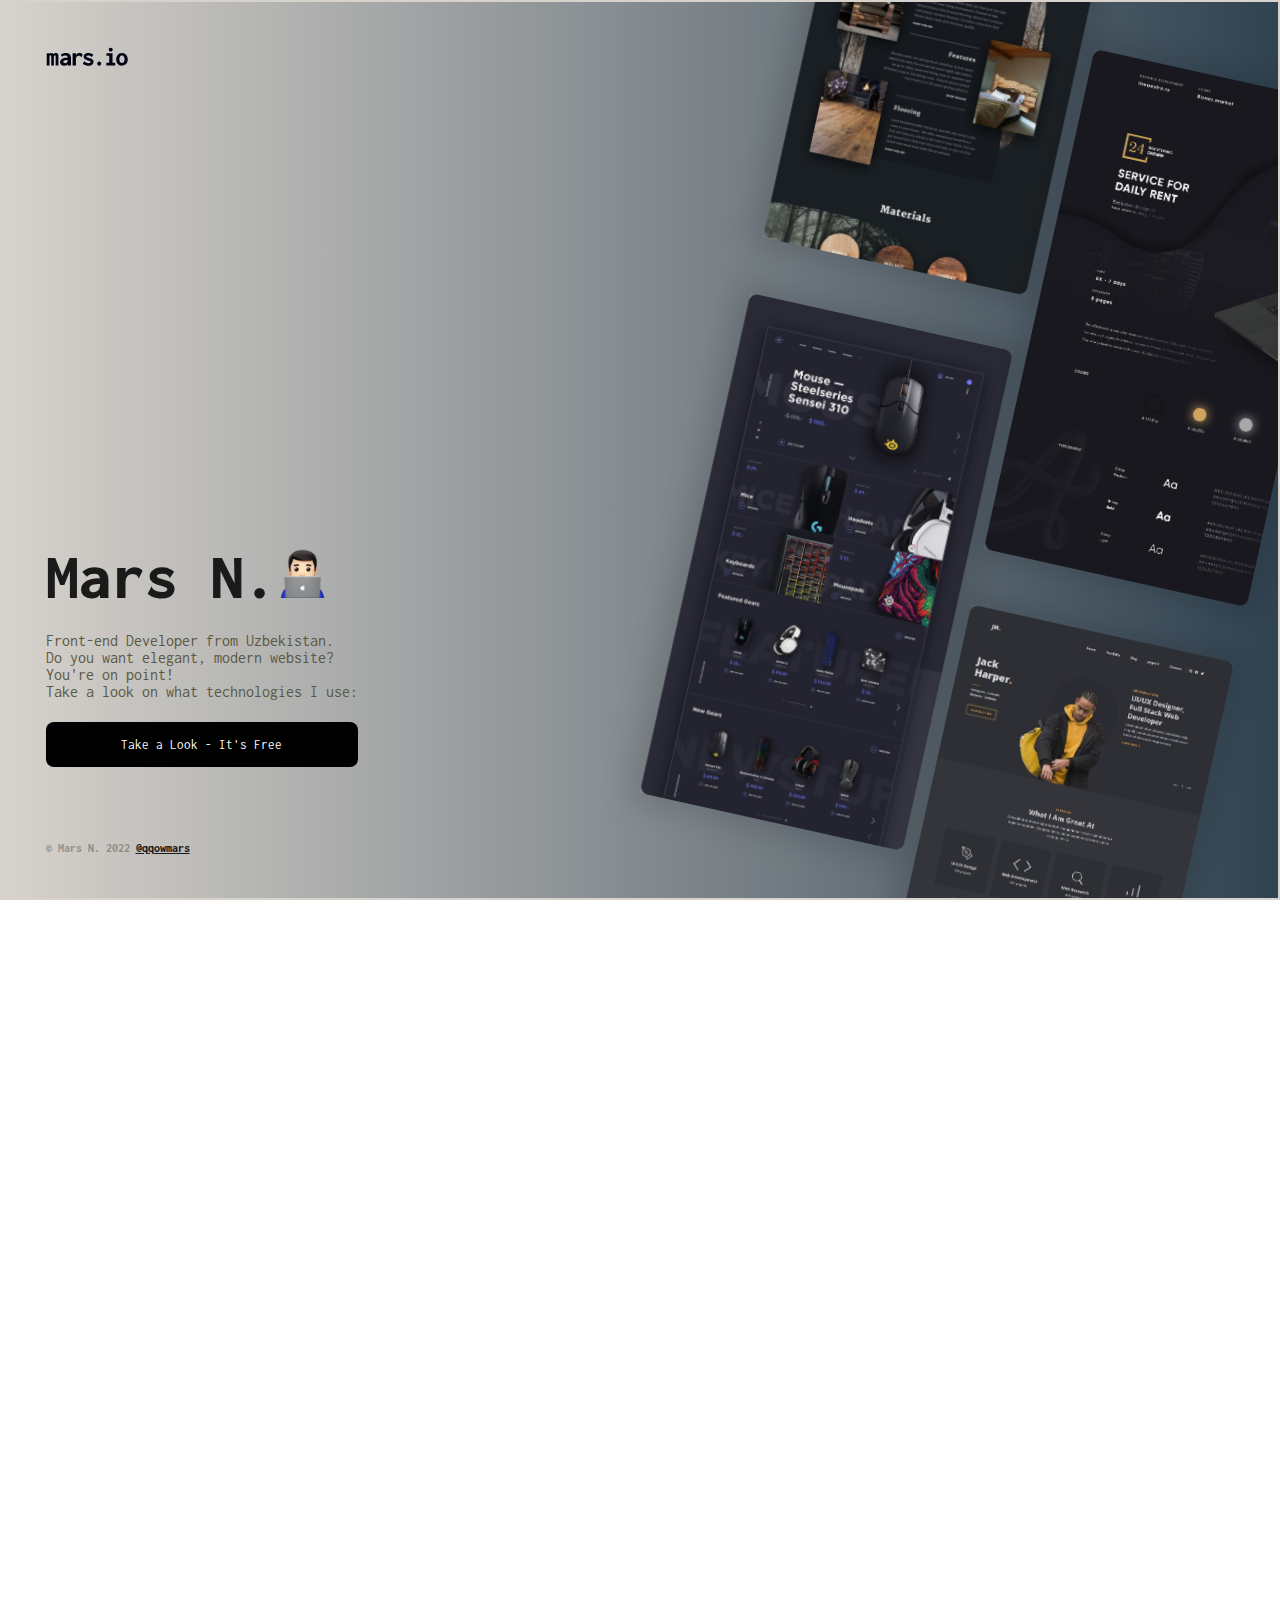
==== index.html @ e50cd524 "First commit" ====
<!DOCTYPE html>
<html lang="en">
  <head>
    <meta charset="UTF-8" />

    <meta
      name="description"
      content="Front-end developer based in Uzbekistan. Makes Wordpress, Webflow websites, and design"
    />
    <meta http-equiv="X-UA-Compatible" content="IE=edge" />
    <meta
      name="keywords"
      content="Mars, mars, qqowmars, Qqowmars, web-design, web design, web development"
    />
    <meta name="author" content="Mars N." />
    <meta name="viewport" content="width=device-width, initial-scale=1.0" />
    <meta name="”robots”" content="index, nofollow" />

    <title>Mars N. - Front-end Developer</title>

    <link rel="icon" href="./img/favicon.jpg" />
    <link rel="stylesheet" href="libs/swiper/swiper-bundle.min.css" />
    <link rel="stylesheet" href="css/main.css" />

    <script src="libs/swiper/swiper-bundle.min.js" defer></script>
    <script src="libs/swiper/bindSwipers.js" defer></script>
    <script src="js/app.js" defer></script>
  </head>
  <body>
    <div class="main-wrapper">
      <img class="main-logo" src="./img/logo.svg" alt="" />
      <div class="main-content">
        <h1 class="content-title">
          Mars N.<span
            ><img src="./img/prog-emoji.png" style="width: 50px; height: 50px"
          /></span>
        </h1>
        <p class="content-text">
          Front-end Developer from Uzbekistan.<br />
          Do you want elegant, modern website? <br />You're on point!<br />Take
          a look on what technologies I use:
        </p>
        <a href="#" class="content-btn">Take a Look - It's Free </a>
      </div>
      <h6 class="copyright">
        © Mars N. 2022
        <a
          target="_blank"
          href="https://instagram.com/qqowmars"
          class="footer-link"
          >@qqowmars</a
        >
      </h6>
      <div class="main-sliders">
        <div class="swiper slider slider1">
          <div class="swiper-wrapper slider__wrapper">
            <div class="swiper-slide slider__item">
              <div
                class="slider__img"
                style="background-image: url(img/1.jpg)"
              ></div>
            </div>
            <div class="swiper-slide slider__item">
              <div
                class="slider__img"
                style="background-image: url(img/2.jpg)"
              ></div>
            </div>
            <div class="swiper-slide slider__item">
              <div
                class="slider__img"
                style="background-image: url(img/3.jpg)"
              ></div>
            </div>
            <div class="swiper-slide slider__item">
              <div
                class="slider__img"
                style="background-image: url(img/4.jpg)"
              ></div>
            </div>
            <div class="swiper-slide slider__item">
              <div
                class="slider__img"
                style="background-image: url(img/5.jpg)"
              ></div>
            </div>
            <div class="swiper-slide slider__item">
              <div
                class="slider__img"
                style="background-image: url(img/6.jpg)"
              ></div>
            </div>
          </div>
        </div>
        <div class="swiper slider slider2">
          <div class="swiper-wrapper slider__wrapper">
            <div class="swiper-slide slider__item">
              <div
                class="slider__img"
                style="background-image: url(img/7.jpg)"
              ></div>
            </div>
            <div class="swiper-slide slider__item">
              <div
                class="slider__img"
                style="background-image: url(img/8.jpg)"
              ></div>
            </div>
            <div class="swiper-slide slider__item">
              <div
                class="slider__img"
                style="background-image: url(img/9.jpg)"
              ></div>
            </div>
            <div class="swiper-slide slider__item">
              <div
                class="slider__img"
                style="background-image: url(img/10.jpg)"
              ></div>
            </div>
            <div class="swiper-slide slider__item">
              <div
                class="slider__img"
                style="background-image: url(img/11.jpg)"
              ></div>
            </div>
            <div class="swiper-slide slider__item">
              <div
                class="slider__img"
                style="background-image: url(img/12.jpg)"
              ></div>
            </div>
          </div>
        </div>
      </div>
    </div>
    <!-- special credits to WebDesign Master <3 -->
  </body>
</html>
---- css/main.css ----
/* fonts */
/* inconsolata-regular - latin */
@font-face {
  font-family: "Inconsolata";
  font-style: normal;
  font-weight: 400;
  src: local(""),
    url("../libs/fonts/inconsolata-v31-latin-regular.woff2") format("woff2");
}
/* inconsolata-800 - latin */
@font-face {
  font-family: "Inconsolata";
  font-style: normal;
  font-weight: 800;
  src: local(""),
    url("../libs/fonts/inconsolata-v31-latin-800.woff2") format("woff2");
}
* {
  margin: 0;
  padding: 0;
  box-sizing: border-box;
}
:root {
  --index: calc(1vw + 1vh);
  --transition: 1.25s cubic-bezier(0.2, 0.6, 0, 1);
}
html,
body {
  height: 100%;
  overflow: hidden;
  font-family: Inconsolata, sans-serif;
  border: 1px solid #d7d2cc;
}
.main-wrapper {
  position: relative;
  height: 100%;
  display: flex;
  justify-content: space-between;

  background: #304352; /* fallback for old browsers */
  background: -webkit-linear-gradient(
    to right,
    #d7d2cc,
    #304352
  ); /* Chrome 10-25, Safari 5.1-6 */
  background: linear-gradient(
    to right,
    #d7d2cc,
    #304352
  ); /* W3C, IE 10+/ Edge, Firefox 16+, Chrome 26+, Opera 12+, Safari 7+ */
}
.main-logo {
  position: absolute;
  width: calc(var(--index) * 5);
  height: calc(var(--index) * 5);
  left: calc(var(--index) * 2);
  top: 0;
}
.main-content {
  display: flex;
  flex-direction: column;
  justify-content: flex-end;
  align-items: left;
  padding-bottom: calc(var(--index) * 6);
  padding-left: calc(var(--index) * 2);
}
.content-title {
  /* font-size: clamp(2rem, 10vw, 10rem); */
  font-size: calc(var(--index) * 3);
  color: #1a1a1a;
  font-weight: 700;

  margin-bottom: var(--index);
}
.content-text {
  /* font-size: clamp(0.5rem, 3vw, 1.5rem); */
  color: #585843;

  max-width: 40rem;
  font-size: calc(var(--index) * 0.75);
  margin-bottom: var(--index);
}
.content-btn {
  max-width: 20rem;
  border-radius: 8px;
  padding: calc(var(--index) * 0.75) calc(var(--index) * 0.9);

  font-size: calc(var(--index) * 0.6);
  text-align: center;

  background-color: #000;
  color: #fff;
  text-decoration: none;
}
.main-sliders {
  display: flex;
  gap: var(--index);
  height: 100%;
}
.slider {
  transform: rotate(12.5deg);
  overflow: visible;
}
.slider:nth-child(odd) {
  transform: rotate(192.5deg);
}
.slider .slider__wrapper {
  transition: var(--transition) !important;
  will-change: transform;
}
.slider__item {
  width: 21vw;
  margin-bottom: calc(var(--index) * 2.6);
  cursor: pointer;
  transition: transform var(--transition);
  will-change: transform;
  box-shadow: rgb(0 0 0 / 0.15) 0 0 30px 10px;
}
.slider__item:hover {
  transform: scale(1.04);
}
.slider__img {
  width: 100%;
  height: 100%;
  background-size: cover;
  border-radius: 8px;
}
.slider:nth-child(odd) .slider__img {
  transform: rotate(-180deg);
}
.copyright {
  position: absolute;
  left: calc(var(--index) * 2);
  bottom: calc(var(--index) * 2);

  font-size: 0.75rem;
  color: rgba(0, 0, 0, 0.3);
}
.footer-link {
  color: #1a1a1a;
}
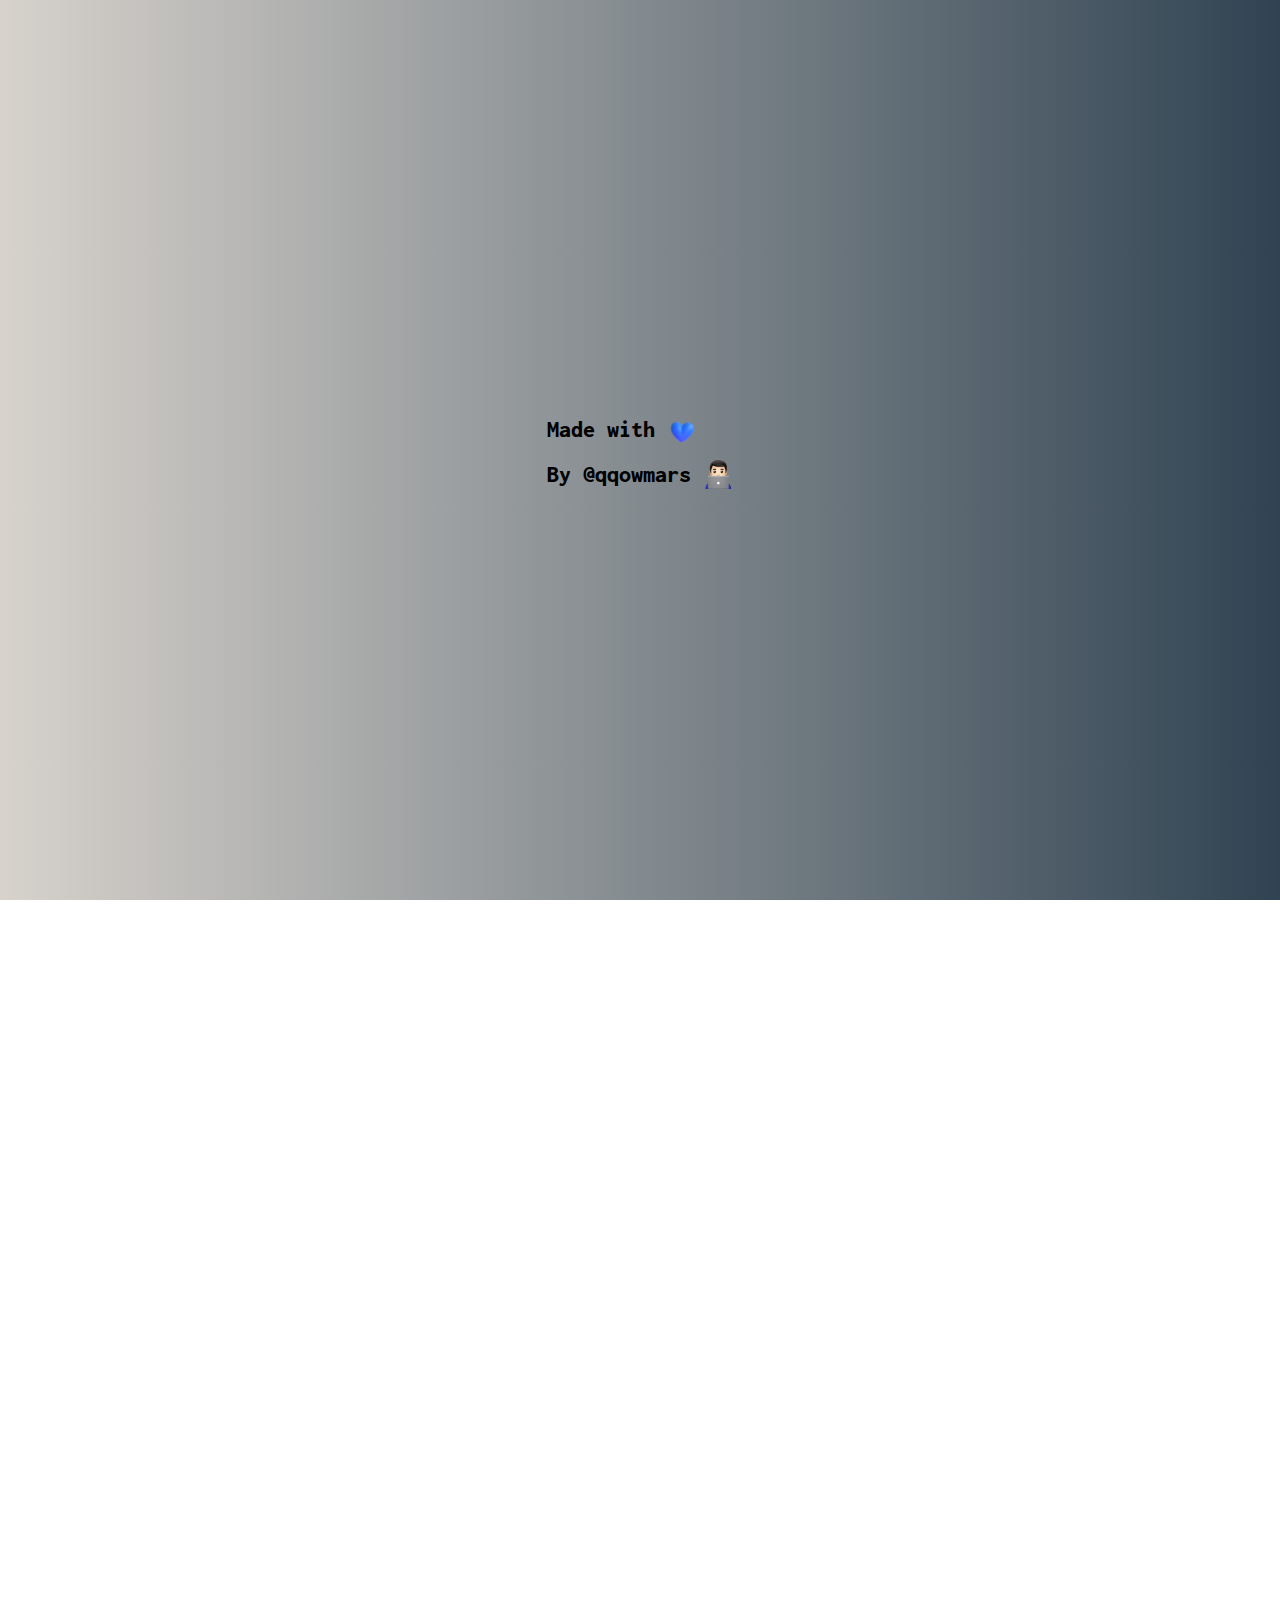
==== commit 40a63e20: "made custom cursor on hover on button" ====
--- a/index.html
+++ b/index.html
@@ -24,11 +24,14 @@
 
     <script src="libs/swiper/swiper-bundle.min.js" defer></script>
     <script src="libs/swiper/bindSwipers.js" defer></script>
+    <script src="libs/jquery/jquery-3.6.0.min.js" defer></script>
     <script src="js/app.js" defer></script>
   </head>
   <body>
     <div class="main-wrapper">
-      <img class="main-logo" src="./img/logo.svg" alt="" />
+      <a href="#" class="main-logo"
+        ><img class="logo-img" src="./img/logo.svg" alt=""
+      /></a>
       <div class="main-content">
         <h1 class="content-title">
           Mars N.<span
@@ -134,6 +137,23 @@
         </div>
       </div>
     </div>
+    <div class="loader-wrapper">
+      <div class="loader">
+        <h2 class="loader-text-1">
+          Made with
+          <span class="loading-content">
+            <img class="blue-heart" src="./img/blue-heart-emoji-2.png" />
+          </span>
+        </h2>
+        <br />
+        <h2 class="loader-text-1">
+          By @qqowmars
+          <span class="loading-content">
+            <img class="man" src="./img/prog-emoji.png" />
+          </span>
+        </h2>
+      </div>
+    </div>
     <!-- special credits to WebDesign Master <3 -->
   </body>
 </html>
--- a/css/main.css
+++ b/css/main.css
@@ -37,24 +37,18 @@
   display: flex;
   justify-content: space-between;
 
-  background: #304352; /* fallback for old browsers */
-  background: -webkit-linear-gradient(
-    to right,
-    #d7d2cc,
-    #304352
-  ); /* Chrome 10-25, Safari 5.1-6 */
-  background: linear-gradient(
-    to right,
-    #d7d2cc,
-    #304352
-  ); /* W3C, IE 10+/ Edge, Firefox 16+, Chrome 26+, Opera 12+, Safari 7+ */
+  background: #304352;
+  background: -webkit-linear-gradient(to right, #d7d2cc, #304352);
+  background: linear-gradient(to right, #d7d2cc, #304352);
 }
 .main-logo {
   position: absolute;
+  left: calc(var(--index) * 2);
+  top: 0;
+}
+.logo-img {
   width: calc(var(--index) * 5);
   height: calc(var(--index) * 5);
-  left: calc(var(--index) * 2);
-  top: 0;
 }
 .main-content {
   display: flex;
@@ -87,6 +81,8 @@
 
   font-size: calc(var(--index) * 0.6);
   text-align: center;
+  cursor: url(../img/eyes-emoji.png), auto;
+  transition: var(--transition);
 
   background-color: #000;
   color: #fff;
@@ -139,3 +135,31 @@
 .footer-link {
   color: #1a1a1a;
 }
+
+/* Hover states */
+.content-btn:hover {
+  background-color: #1a1a1a;
+  transition: var(--transition);
+}
+
+/* Preloader */
+.loader-wrapper {
+  width: 100%;
+  height: 100%;
+  position: absolute;
+  top: 0;
+  left: 0;
+  z-index: 1000;
+  background: #304352;
+  background: -webkit-linear-gradient(to right, #d7d2cc, #304352);
+  background: linear-gradient(to right, #d7d2cc, #304352);
+  display: flex;
+  justify-content: center;
+  align-items: center;
+}
+.blue-heart,
+.man {
+  width: 30px;
+  height: 30px;
+  margin-bottom: -7px;
+}
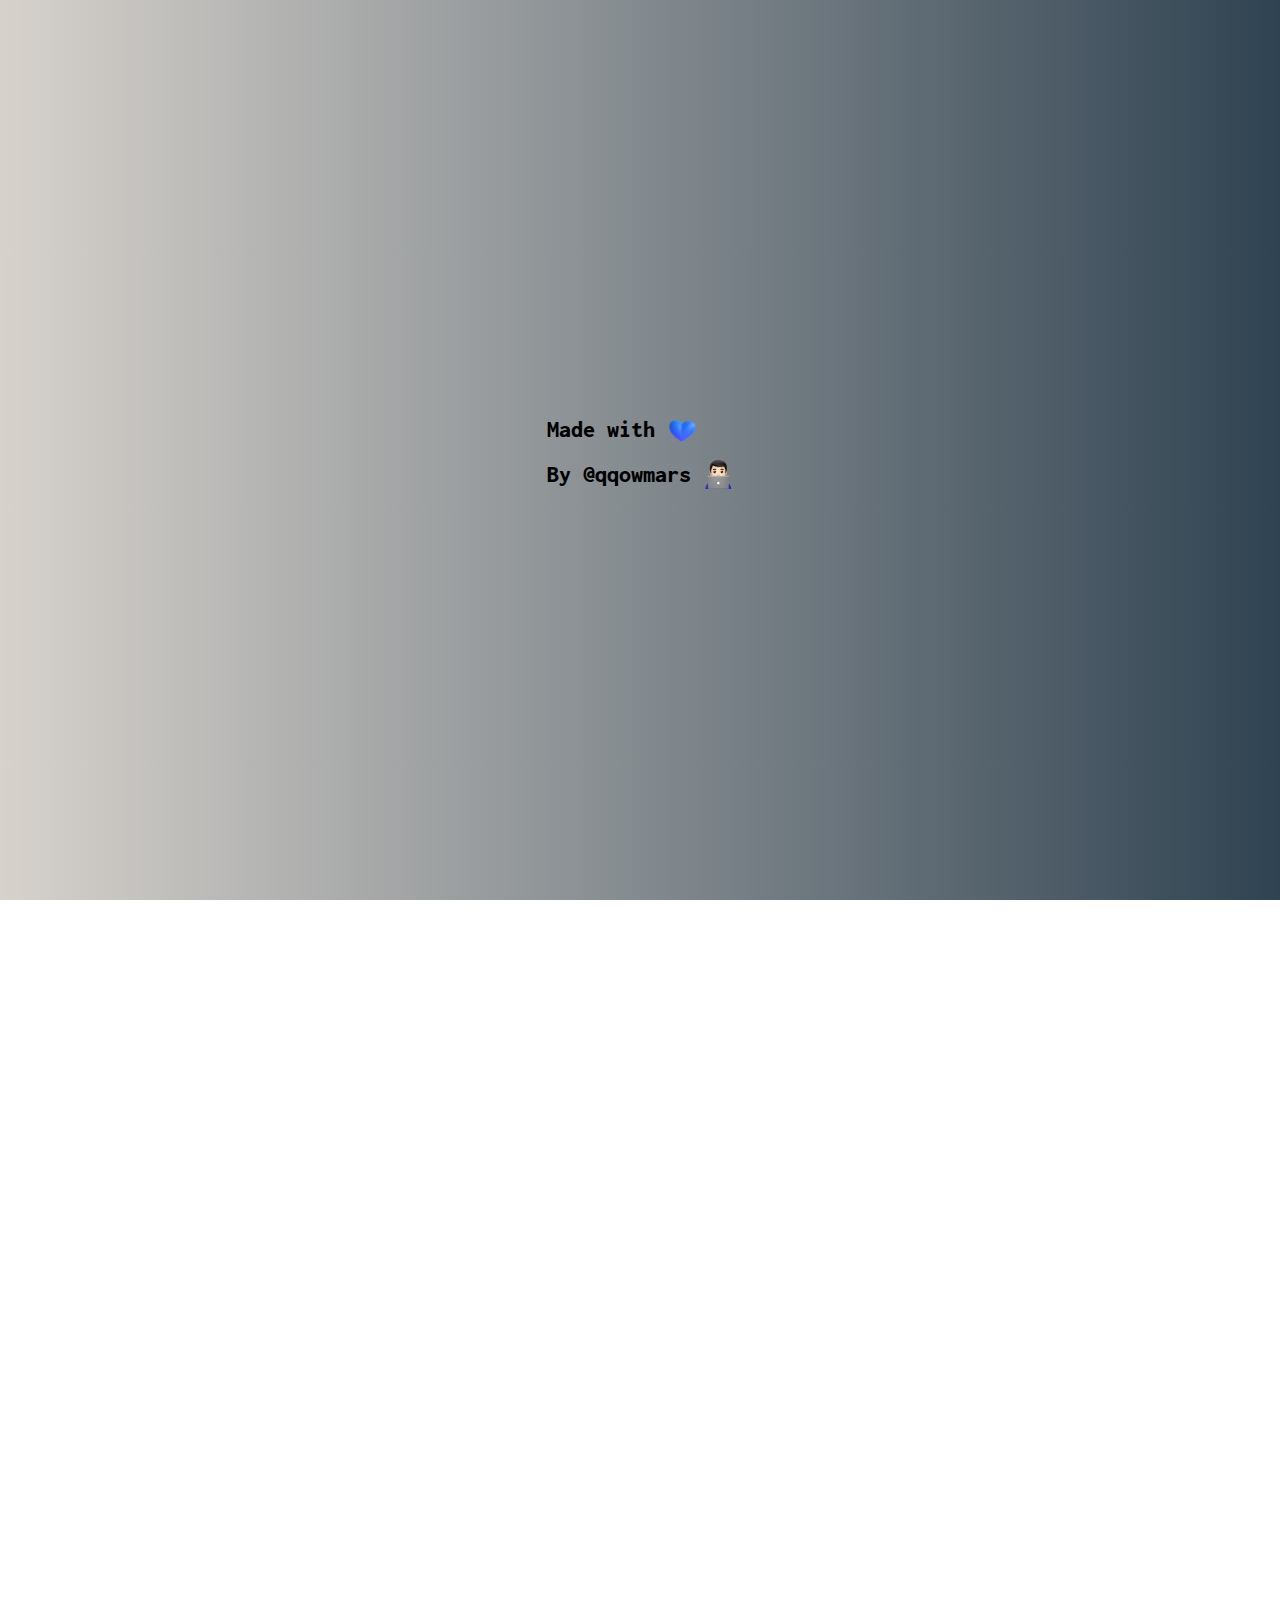
==== commit 8771c515: "made responsiveness for main page" ====
--- a/index.html
+++ b/index.html
@@ -21,17 +21,20 @@
     <link rel="icon" href="./img/favicon.jpg" />
     <link rel="stylesheet" href="libs/swiper/swiper-bundle.min.css" />
     <link rel="stylesheet" href="css/main.css" />
+    <link rel="stylesheet" href="css/loader.css" />
 
     <script src="libs/swiper/swiper-bundle.min.js" defer></script>
     <script src="libs/swiper/bindSwipers.js" defer></script>
     <script src="libs/jquery/jquery-3.6.0.min.js" defer></script>
     <script src="js/app.js" defer></script>
+    <script src="js/loader.js" defer></script>
   </head>
   <body>
     <div class="main-wrapper">
       <a href="#" class="main-logo"
         ><img class="logo-img" src="./img/logo.svg" alt=""
       /></a>
+      <i class="bttrfl"></i>
       <div class="main-content">
         <h1 class="content-title">
           Mars N.<span
@@ -43,7 +46,7 @@
           Do you want elegant, modern website? <br />You're on point!<br />Take
           a look on what technologies I use:
         </p>
-        <a href="#" class="content-btn">Take a Look - It's Free </a>
+        <a href="./cta.html" class="content-btn">Take a Look - It's Free </a>
       </div>
       <h6 class="copyright">
         © Mars N. 2022
--- a/css/main.css
+++ b/css/main.css
@@ -41,6 +41,9 @@
   background: -webkit-linear-gradient(to right, #d7d2cc, #304352);
   background: linear-gradient(to right, #d7d2cc, #304352);
 }
+.bttrfl {
+  position: absolute;
+}
 .main-logo {
   position: absolute;
   left: calc(var(--index) * 2);
@@ -163,3 +166,45 @@
   height: 30px;
   margin-bottom: -7px;
 }
+/* media queries */
+@media (max-width: 767.98px) {
+  .main-wrapper {
+    flex-direction: column;
+  }
+  .slider2 {
+    transform: rotate(0deg) !important;
+  }
+  .slider__item {
+    width: 20rem;
+    /* height: 20rem; */
+  }
+  .slider1 {
+    display: none;
+  }
+  .main-content {
+    justify-content: flex-start;
+    margin-top: calc(var(--index) * 10);
+  }
+  .content-title {
+    font-size: 3rem;
+  }
+  .content-text {
+    font-size: 1rem;
+    color: #000;
+  }
+  .content-btn {
+    width: 50%;
+    padding-block: 1.2rem;
+    font-size: var(--index);
+  }
+  .bttrfl::after {
+    content: "";
+    position: absolute;
+    width: 5rem;
+    height: 5rem;
+    background-image: url(../img/butterfly.png);
+    background-size: cover;
+    top: 0;
+    right: 0;
+  }
+}
